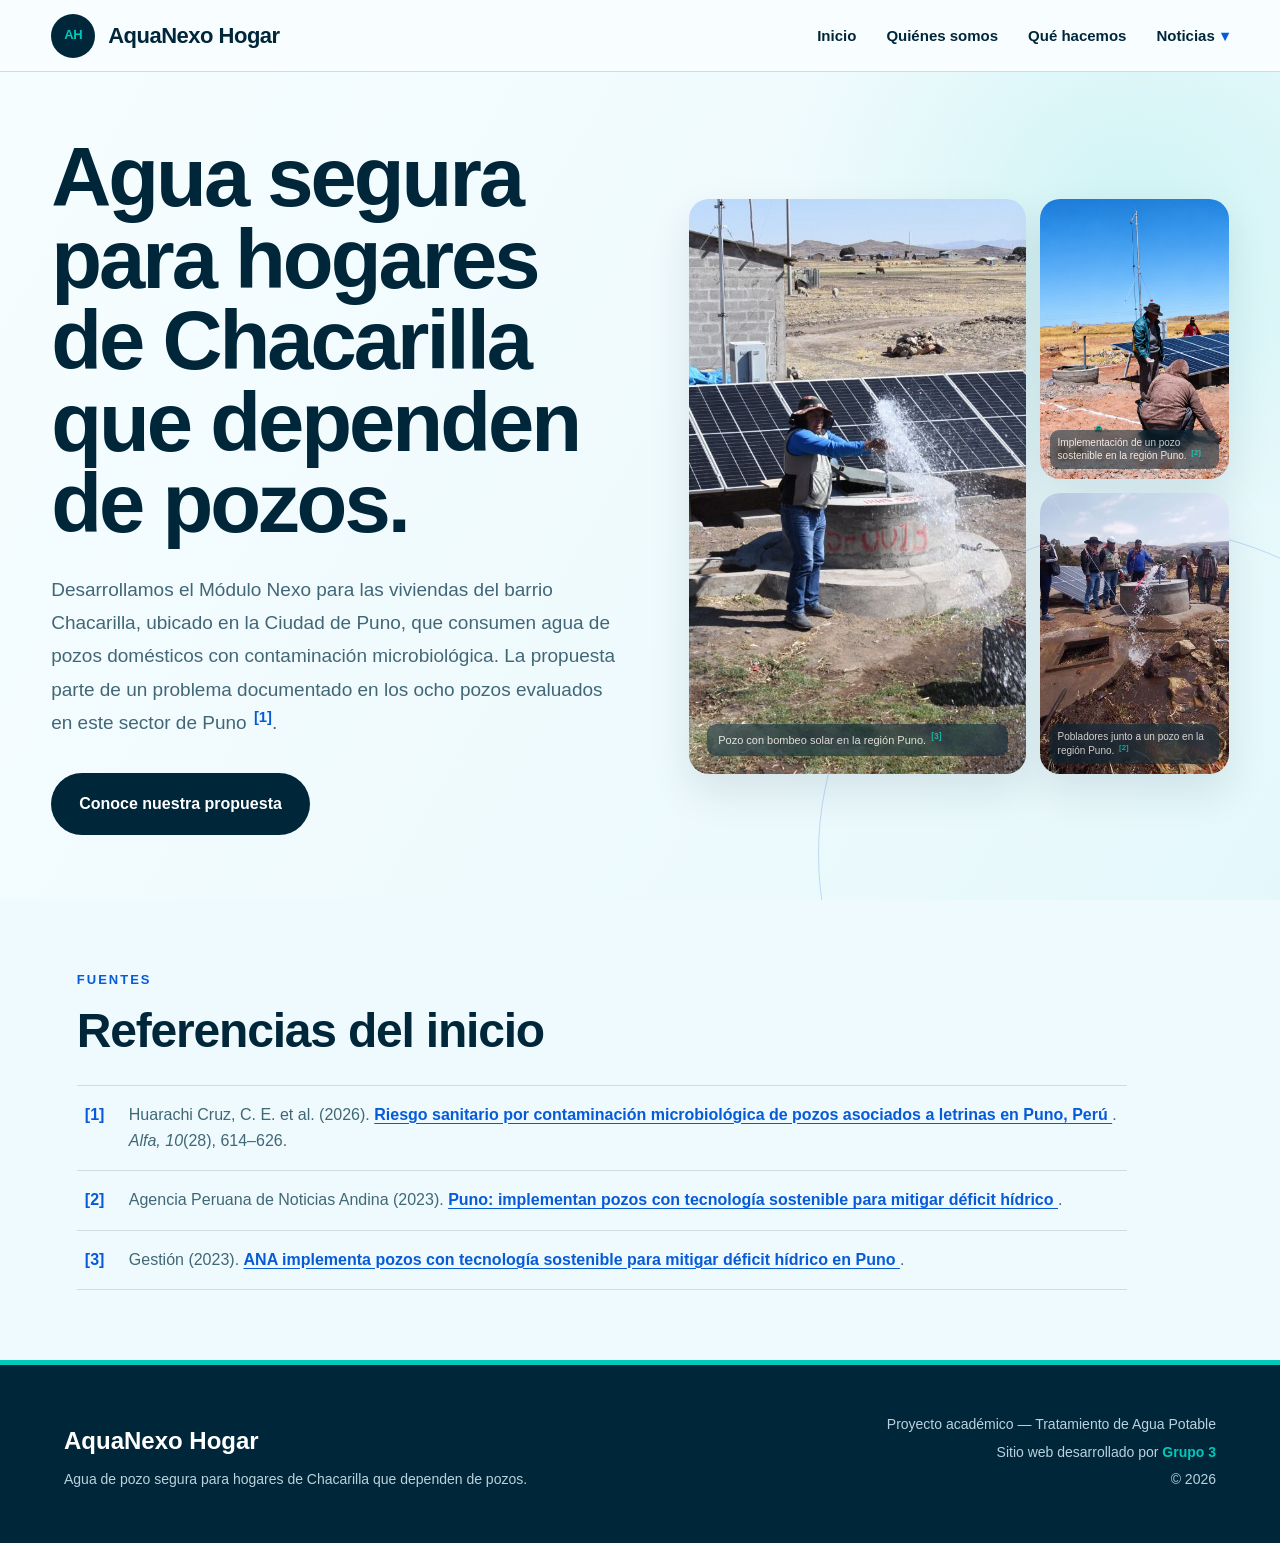
==== index.html @ 65d9b844 "Publicar primera version de AquaNexo" ====
<!DOCTYPE html>
<html lang="es">
<head>
    <meta charset="UTF-8">
    <meta name="viewport" content="width=device-width, initial-scale=1.0">

    <title>AquaNexo Hogar | Agua segura para Chacarilla</title>

    <link rel="stylesheet" href="estilos.css">
</head>

<body>

    <header>
        <h1>AquaNexo Hogar</h1>

        <nav>
            <a href="#inicio">Inicio</a>
            <a href="nosotros.html">Quiénes somos</a>
            <a href="servicios.html">Qué hacemos</a>
            <details class="menu-noticias">
                <summary>Noticias</summary>

                <div class="submenu-noticias">
                    <div class="item-contaminantes">
                        <a class="enlace-contaminantes" href="noticias.html#contaminantes-emergentes">
                            Contaminantes emergentes <span aria-hidden="true">‹</span>
                        </a>

                        <div class="submenu-contaminantes">
                            <a href="noticias.html#que-son">Qué son</a>
                            <a href="noticias.html#desafios">Desafíos</a>
                            <p>Ejemplos</p>
                            <a href="noticias.html#pfas">Sustancias per- y polifluoroalquiladas</a>
                            <a href="noticias.html#benzotriazoles">Benzotriazoles y benzotiazoles</a>
                        </div>
                    </div>
                </div>
            </details>
        </nav>
    </header>

    <main>
        <section id="inicio">

            <div class="texto-inicio">

                
                <h2>
                    Agua segura para hogares de Chacarilla que dependen de pozos.
                </h2>

                <p>
        
                    Desarrollamos el Módulo Nexo para las viviendas del barrio
                    Chacarilla, ubicado en la Ciudad de Puno, que consumen agua de pozos domésticos con contaminación
                    microbiológica. La propuesta parte de un problema documentado en
                    los ocho pozos evaluados en este sector de Puno
                    <a class="cita-numero" href="#ref-index-1">[1]</a>.

                </p>

                <a class="boton-inicio" href="servicios.html#propuesta-vivienda">
                    Conoce nuestra propuesta
                </a>

            </div>
            <div class="collage-inicio"> 
                <figure class="foto-inicio foto-principal">

                    <img
                        src="imagenes/pozo-puno5.jpeg"
                        alt="Pozo con sistema de bombeo solar instalado en la región Puno"
                    >

                    <figcaption>
                        Pozo con bombeo solar en la región Puno.
                        <a class="cita-numero" href="#ref-index-3">[3]</a>
                    </figcaption>

                </figure>


                <figure class="foto-inicio foto-secundaria">

                    <img
                        src="imagenes/pozo-puno1.jpeg"
                        alt="Implementación de un pozo con paneles solares en Puno"
                    >

                    <figcaption>
                        Implementación de un pozo sostenible en la región Puno.
                        <a class="cita-numero" href="#ref-index-2">[2]</a>
                    </figcaption>

                </figure>


                <figure class="foto-inicio foto-secundaria">

                    <img
                        src="imagenes/pozo-puno6.jpg"
                        alt="Pobladores junto a un pozo implementado en Puno"
                    >

                    <figcaption>
                        Pobladores junto a un pozo en la región Puno.
                        <a class="cita-numero" href="#ref-index-2">[2]</a>
                    </figcaption>

                </figure>

            </div>    

        </section>
        
        <section class="fuentes-pagina fuentes-compactas">
            <p class="etiqueta-seccion">FUENTES</p>
            <h2>Referencias del inicio</h2>

            <ol class="lista-fuentes-numerada">
                <li id="ref-index-1">
                    Huarachi Cruz, C. E. et al. (2026).
                    <a href="https://doi.org/10.33996/revistaalfa.v10i28.458"
                       target="_blank" rel="noopener noreferrer">
                        Riesgo sanitario por contaminación microbiológica de pozos
                        asociados a letrinas en Puno, Perú
                    </a>. <i>Alfa, 10</i>(28), 614–626.
                </li>
                <li id="ref-index-2">
                    Agencia Peruana de Noticias Andina (2023).
                    <a href="https://andina.pe/agencia/noticia-puno-implementan-pozos-tecnologia-sostenible-para-mitigar-deficit-hidrico-956018.aspx"
                       target="_blank" rel="noopener noreferrer">
                        Puno: implementan pozos con tecnología sostenible para mitigar déficit hídrico
                    </a>.
                </li>
                <li id="ref-index-3">
                    Gestión (2023).
                    <a href="https://gestion.pe/peru/ana-implementa-pozos-con-tecnologia-sostenible-para-mitigar-deficit-hidrico-en-puno-ministerio-de-desarrollo-agrario-y-riego-noticia/"
                       target="_blank" rel="noopener noreferrer">
                        ANA implementa pozos con tecnología sostenible para mitigar déficit hídrico en Puno
                    </a>.
                </li>
            </ol>
        </section>

    </main>
    <footer>

        <div>
            <h3>AquaNexo Hogar</h3>

            <p>
                Agua de pozo segura para hogares de Chacarilla que dependen de pozos.
            </p>
        </div>

        <div class="credito">
            <p>Proyecto académico — Tratamiento de Agua Potable</p>
            <p>Sitio web desarrollado por <strong>Grupo 3</strong></p>
            <p>© 2026</p>
        </div>

    </footer>
    <script src="script.js"></script>

</body>
</html>
---- estilos.css ----
/* =========================================================
   AQUANEXO HOGAR — IDENTIDAD VISUAL GENERAL
   Paleta inspirada en azul marino, azul eléctrico y turquesa
========================================================= */

:root {
    --azul-oscuro: #00263a;
    --azul: #075bd8;
    --azul-hover: #064bb2;
    --turquesa: #00c9ba;
    --turquesa-suave: #d9fbf7;
    --celeste: #eefafd;
    --celeste-2: #e3f4f8;
    --blanco: #ffffff;
    --texto: #416777;
    --borde: #cfdde3;
    --sombra: 0 18px 42px rgba(0, 38, 58, 0.10);
}

* {
    margin: 0;
    padding: 0;
    box-sizing: border-box;
}

html {
    scroll-behavior: smooth;
}

body {
    min-width: 320px;
    color: var(--azul-oscuro);
    background-color: var(--blanco);
    font-family: Inter, Arial, Helvetica, sans-serif;
    line-height: 1.6;
}

img {
    max-width: 100%;
}

a,
button {
    font: inherit;
}

/* =========================================================
   CABECERA Y NAVEGACIÓN
========================================================= */

header {
    position: sticky;
    top: 0;
    z-index: 100;

    display: flex;
    justify-content: space-between;
    align-items: center;
    gap: 35px;

    min-height: 72px;
    padding: 10px 4%;

    background-color: rgba(248, 253, 255, 0.96);
    border-bottom: 1px solid var(--borde);
    backdrop-filter: blur(10px);
}

header h1 {
    display: flex;
    align-items: center;
    gap: 13px;

    color: var(--azul-oscuro);
    font-size: 22px;
    font-weight: 800;
    letter-spacing: -0.5px;
}

/* Isotipo provisional creado únicamente con CSS */
header h1::before {
    content: "AH";

    display: grid;
    place-items: center;

    width: 44px;
    height: 44px;

    color: var(--turquesa);
    background-color: var(--azul-oscuro);
    border-radius: 50%;

    font-size: 13px;
    font-weight: 900;
}

nav {
    display: flex;
    align-items: center;
    gap: 30px;
}

nav a {
    position: relative;

    color: var(--azul-oscuro);
    text-decoration: none;

    font-size: 15px;
    font-weight: 750;
}

nav a::after {
    content: "";

    position: absolute;
    left: 0;
    bottom: -7px;

    width: 0;
    height: 2px;

    background-color: var(--turquesa);
    transition: width 0.25s ease;
}

nav a:hover {
    color: var(--azul);
}

nav a:hover::after {
    width: 100%;
}

/* =========================================================
   ELEMENTOS COMPARTIDOS
========================================================= */

.etiqueta-inicio,
.etiqueta-seccion {
    margin-bottom: 14px;

    color: var(--azul);

    font-size: 13px;
    font-weight: 850;
    letter-spacing: 2px;
    text-transform: uppercase;
}

button,
.boton-servicios {
    display: inline-block;
    padding: 15px 24px;

    color: var(--blanco);
    background-color: var(--azul-oscuro);
    border: 2px solid var(--azul-oscuro);
    border-radius: 999px;

    font-weight: 800;
    text-decoration: none;
    cursor: pointer;

    box-shadow: 0 10px 24px rgba(0, 38, 58, 0.14);
    transition: transform 0.25s ease, background-color 0.25s ease;
}

button:hover,
.boton-servicios:hover {
    color: var(--blanco);
    background-color: var(--azul);
    border-color: var(--azul);
    transform: translateY(-3px);
}

/* =========================================================
   PÁGINA DE INICIO
========================================================= */

#inicio {
    position: relative;
    isolation: isolate;
    overflow: hidden;

    display: grid;
    grid-template-columns: 1fr 0.95fr;
    align-items: center;
    gap: 70px;

    min-height: calc(100vh - 72px);
    padding: 55px 4%;

    background:
        radial-gradient(circle at 88% 18%, rgba(0, 201, 186, 0.12), transparent 26%),
        linear-gradient(120deg, #f6fdff 0%, var(--celeste) 60%, #e4f8fb 100%);
}

#inicio::after {
    content: "";

    position: absolute;
    z-index: -1;
    right: -190px;
    bottom: -280px;

    width: 650px;
    height: 650px;

    border: 1px solid rgba(7, 91, 216, 0.20);
    border-radius: 50%;
}

.texto-inicio {
    max-width: 650px;
}

#inicio h2 {
    max-width: 690px;
    margin-bottom: 28px;

    color: var(--azul-oscuro);

    font-size: clamp(54px, 6.5vw, 88px);
    font-weight: 900;
    letter-spacing: -3px;
    line-height: 0.98;
}

#inicio .texto-inicio > p:not(.etiqueta-inicio) {
    max-width: 620px;
    margin-bottom: 34px;

    color: var(--texto);

    font-size: 19px;
    line-height: 1.75;
}

/* Collage del inicio */

.collage-inicio {
    height: 575px;

    display: grid;
    grid-template-columns: 1.28fr 0.72fr;
    grid-template-rows: 1fr 1fr;
    gap: 14px;
}

.foto-inicio {
    position: relative;
    margin: 0;
    overflow: hidden;

    background-color: var(--celeste-2);
    border-radius: 20px;
    box-shadow: var(--sombra);
}

.foto-principal {
    grid-row: 1 / 3;
}

.foto-inicio img {
    display: block;
    width: 100%;
    height: 100%;
    object-fit: cover;
    transition: transform 0.45s ease;
}

.foto-inicio:hover img {
    transform: scale(1.04);
}

.foto-inicio figcaption {
    position: absolute;
    left: 18px;
    right: 18px;
    bottom: 18px;

    padding: 8px 11px;

    color: var(--blanco);
    background-color: rgba(0, 38, 58, 0.66);
    border-radius: 9px;
    backdrop-filter: blur(4px);

    font-size: 11px;
    line-height: 1.35;
    opacity: 0.78;
    transition: opacity 0.25s ease;
}

.foto-inicio:hover figcaption {
    opacity: 1;
}

.foto-inicio figcaption a,
.imagen-nosotros figcaption a,
.imagen-servicios figcaption a {
    color: var(--turquesa);
    font-weight: 800;
    text-decoration-thickness: 1px;
    text-underline-offset: 2px;
}

.foto-secundaria figcaption {
    left: 10px;
    right: 10px;
    bottom: 10px;
    padding: 6px 8px;
    font-size: 10px;
    line-height: 1.35;
}

/* =========================================================
   CITAS NUMERADAS Y LISTAS DE FUENTES
========================================================= */

[id^="ref-"] {
    scroll-margin-top: 105px;
}

.cita-numero {
    display: inline-block;
    margin-left: 2px;
    color: var(--azul);
    font-size: 0.78em;
    font-weight: 900;
    line-height: 1;
    text-decoration: none;
    vertical-align: super;
}

.cita-numero:hover {
    color: var(--turquesa);
}

.cita-clara {
    color: var(--turquesa);
}

.cita-tarjeta {
    margin-left: 5px;
}

.fuentes-pagina {
    padding: 70px 6%;
    background-color: var(--celeste);
}

.fuentes-pagina h2 {
    max-width: 760px;
    margin-bottom: 28px;
    color: var(--azul-oscuro);
    font-size: clamp(32px, 4vw, 48px);
    letter-spacing: -1.2px;
    line-height: 1.08;
}

.lista-fuentes-numerada {
    max-width: 1050px;
    margin-left: 24px;
    border-top: 1px solid var(--borde);
}

.lista-fuentes-numerada li {
    padding: 16px 8px;
    color: var(--texto);
    border-bottom: 1px solid var(--borde);
    line-height: 1.65;
}

.lista-fuentes-numerada li::marker {
    color: var(--azul);
    font-weight: 900;
}

.lista-fuentes-numerada a {
    color: var(--azul);
    font-weight: 800;
    text-underline-offset: 3px;
}

@media (max-width: 650px) {
    .fuentes-pagina {
        padding: 58px 6%;
    }
}

/* =========================================================
   PÁGINA: QUIÉNES SOMOS
========================================================= */

.seccion-nosotros {
    display: grid;
    grid-template-columns: 0.88fr 1.12fr;
    align-items: center;
    gap: 70px;

    padding: 90px 5%;
    background-color: var(--blanco);
}

.imagen-nosotros {
    margin: 0;
    overflow: hidden;

    background-color: var(--azul-oscuro);
    border-radius: 22px;
    box-shadow: var(--sombra);
}

.imagen-nosotros img {
    display: block;
    width: 100%;
    height: 555px;
    object-fit: cover;
    object-position: center 38%;
}

.imagen-nosotros figcaption {
    padding: 13px 18px;

    color: #d9edf4;
    background-color: var(--azul-oscuro);

    font-size: 13px;
}

.contenido-nosotros h2 {
    max-width: 720px;
    margin-bottom: 22px;

    color: var(--azul-oscuro);

    font-size: clamp(39px, 4vw, 58px);
    font-weight: 900;
    letter-spacing: -1.8px;
    line-height: 1.06;
}

.presentacion-nosotros {
    margin-bottom: 34px;
    color: var(--texto);
    font-size: 17px;
    line-height: 1.75;
}

.declaracion-marca {
    margin-bottom: 22px;
    padding: 20px 22px;
    color: var(--texto);
    background-color: var(--turquesa-suave);
    border-left: 5px solid var(--turquesa);
    border-radius: 12px;
}

.declaracion-marca strong {
    display: block;
    margin-bottom: 5px;
    color: var(--azul-oscuro);
}

.declaracion-marca p {
    line-height: 1.7;
}

.identidad-grid {
    display: grid;
    grid-template-columns: repeat(2, 1fr);
    gap: 18px;
}

.bloque-identidad {
    padding: 26px;

    background-color: var(--celeste);
    border: 1px solid transparent;
    border-top: 4px solid var(--turquesa);
    border-radius: 14px;

    transition: transform 0.25s ease, border-color 0.25s ease;
}

.bloque-identidad:hover {
    border-color: var(--turquesa);
    transform: translateY(-4px);
}

.bloque-identidad h3 {
    margin-bottom: 10px;
    color: var(--azul-oscuro);
    font-size: 21px;
}

.bloque-identidad p {
    color: var(--texto);
    font-size: 16px;
    line-height: 1.65;
}

.valores {
    margin-top: 28px;
}

.valores h3 {
    margin-bottom: 14px;
    color: var(--azul-oscuro);
}

.lista-valores {
    display: flex;
    flex-wrap: wrap;
    gap: 10px;
}

.lista-valores span {
    padding: 8px 14px;

    color: var(--azul-oscuro);
    background-color: var(--turquesa-suave);
    border-radius: 999px;

    font-size: 13px;
    font-weight: 800;
}


/* =========================================================
   EQUIPO Y ORGANIGRAMA
========================================================= */

.seccion-equipo {
    padding: 90px 4%;
    overflow: hidden;
    background-color: var(--celeste);
}

.seccion-equipo > h2 {
    max-width: 830px;
    margin: 14px 0 18px;

    color: var(--azul-oscuro);

    font-size: clamp(42px, 5vw, 66px);
    font-weight: 900;
    letter-spacing: -2px;
    line-height: 1.04;
}

.introduccion-equipo {
    max-width: 750px;
    margin-bottom: 55px;

    color: var(--texto);
    font-size: 17px;
    line-height: 1.7;
}

.organigrama {
    padding-top: 18px;
}

.persona {
    position: relative;
    min-width: 0;
    padding: 24px 22px;

    background-color: var(--blanco);
    border: 1px solid var(--borde);
    border-radius: 16px;
    box-shadow: 0 14px 30px rgba(0, 38, 58, 0.07);
}

.persona .cargo {
    margin: 0 0 8px;

    color: var(--azul);

    font-size: 13px;
    font-weight: 850;
    letter-spacing: 0.45px;
    line-height: 1.35;
    text-transform: uppercase;
}

.persona h3 {
    margin: 0 0 7px;
    color: var(--azul-oscuro);
    font-size: 19px;
}

.persona .funcion {
    margin: 0;
    color: var(--texto);
    font-size: 13px;
    line-height: 1.55;
}

.ceo {
    width: min(320px, 100%);
    margin: 0 auto 65px;
    border-top: 5px solid var(--turquesa);
}

.ceo::after {
    content: "";

    position: absolute;
    left: 50%;
    bottom: -36px;

    width: 1px;
    height: 36px;
    background-color: #b7ccd4;
}

.equipo-directivo {
    position: relative;

    display: grid;
    grid-template-columns: repeat(5, minmax(0, 1fr));
    gap: 16px;
}

.equipo-directivo::before {
    content: "";

    position: absolute;
    top: -30px;
    left: 10%;
    right: 10%;

    height: 1px;
    background-color: #b7ccd4;
}

.equipo-directivo .persona::before {
    content: "";

    position: absolute;
    top: -30px;
    left: 50%;

    width: 1px;
    height: 30px;
    background-color: #b7ccd4;
}

/* =========================================================
   PÁGINA: QUÉ HACEMOS
========================================================= */

.portada-servicios {
    position: relative;
    overflow: hidden;

    display: grid;
    grid-template-columns: 1fr 0.82fr;
    align-items: center;
    gap: 70px;

    min-height: calc(100vh - 72px);
    padding: 70px 5%;

    background:
        radial-gradient(circle at 90% 15%, rgba(0, 201, 186, 0.12), transparent 27%),
        var(--celeste);
}

.texto-servicios h2 {
    margin-bottom: 24px;

    color: var(--azul-oscuro);

    font-size: clamp(44px, 5vw, 68px);
    font-weight: 900;
    letter-spacing: -2px;
    line-height: 1.02;
}

.texto-servicios > p:not(.etiqueta-seccion) {
    max-width: 650px;
    margin-bottom: 34px;

    color: var(--texto);
    font-size: 18px;
    line-height: 1.75;
}

.imagen-servicios {
    margin: 0;
    overflow: hidden;

    background-color: var(--azul-oscuro);
    border-radius: 24px;
    box-shadow: var(--sombra);
}

.imagen-servicios img {
    display: block;
    width: 100%;
    height: 520px;
    object-fit: cover;
    object-position: center;
}

.imagen-servicios figcaption {
    padding: 13px 18px;
    color: #d9edf4;
    background-color: var(--azul-oscuro);
    font-size: 13px;
}


/* =========================================================
   PIE DE PÁGINA
========================================================= */

footer {
    display: flex;
    justify-content: space-between;
    align-items: flex-end;
    gap: 40px;

    padding: 48px 5%;

    color: var(--blanco);
    background-color: var(--azul-oscuro);
    border-top: 5px solid var(--turquesa);
}

footer h3 {
    margin-bottom: 8px;
    font-size: 24px;
}

footer p {
    margin-bottom: 5px;
    color: #bad2dc;
    font-size: 14px;
}

.credito {
    text-align: right;
}

.credito strong {
    color: var(--turquesa);
}

/* =========================================================
   TABLETAS
========================================================= */

@media (max-width: 1050px) {
    header {
        align-items: flex-start;
    }

    nav {
        flex-wrap: wrap;
        justify-content: flex-end;
        gap: 16px 22px;
    }

    .equipo-directivo {
        grid-template-columns: repeat(2, 1fr);
    }

    .ceo {
        margin-bottom: 25px;
    }

    .ceo::after,
    .equipo-directivo::before,
    .equipo-directivo .persona::before {
        display: none;
    }
}

@media (max-width: 850px) {
    #inicio,
    .seccion-nosotros,
    .portada-servicios {
        grid-template-columns: 1fr;
    }

    #inicio,
    .portada-servicios {
        min-height: auto;
    }

    .collage-inicio {
        height: 560px;
    }

    .imagen-nosotros img,
    .imagen-servicios img {
        height: 440px;
    }

    .tarjetas-caso {
        grid-template-columns: 1fr;
    }
}

/* =========================================================
   CELULARES
========================================================= */

@media (max-width: 650px) {
    header {
        position: static;
        flex-direction: column;
        align-items: flex-start;
        padding: 14px 6%;
    }

    header h1::before {
        width: 39px;
        height: 39px;
    }

    nav {
        justify-content: flex-start;
        gap: 12px 16px;
    }

    nav a {
        font-size: 13px;
    }

    #inicio,
    .seccion-nosotros,
    .portada-servicios,
    .seccion-equipo {
        padding: 65px 6%;
    }

    #inicio h2 {
        font-size: 49px;
        letter-spacing: -2px;
    }

    .collage-inicio {
        height: auto;
        grid-template-columns: 1fr 1fr;
        grid-template-rows: 310px 185px;
    }

    .foto-principal {
        grid-column: 1 / 3;
        grid-row: 1;
    }

    .imagen-nosotros img,
    .imagen-servicios img {
        height: 360px;
    }

    .identidad-grid,
    .equipo-directivo {
        grid-template-columns: 1fr;
    }

    .seccion-equipo > h2,
    .contenido-nosotros h2,
    .texto-servicios h2,
    .encabezado-caso h2 {
        letter-spacing: -1px;
    }

    .dato-arsenico {
        grid-template-columns: 1fr;
        gap: 14px;
    }

    footer {
        flex-direction: column;
        align-items: flex-start;
        padding: 42px 6%;
    }

    .credito {
        text-align: left;
    }
}
/* =========================================================
   FUENTES PRINCIPALES
========================================================= */

.fuentes-principales {
    padding: 90px 6%;
    background-color: var(--celeste);
}

.fuentes-principales h2 {
    max-width: 760px;
    margin-bottom: 45px;

    color: var(--azul-oscuro);

    font-size: clamp(42px, 5vw, 64px);
    font-weight: 900;
    letter-spacing: -2px;
    line-height: 1.05;
}

.lista-fuentes {
    margin-left: 25px;
    border-top: 1px solid var(--borde);
}

.lista-fuentes li {
    padding: 24px 18px 24px 12px;

    color: var(--texto);
    border-bottom: 1px solid var(--borde);

    font-size: 16px;
    line-height: 1.7;
}

.lista-fuentes li::marker {
    color: var(--azul);
    font-weight: bold;
}

.lista-fuentes a {
    color: var(--azul);
    font-weight: 800;
    text-decoration-thickness: 2px;
    text-underline-offset: 3px;
}

.lista-fuentes a:hover {
    color: var(--turquesa);
}


/* Adaptación para celulares */

@media (max-width: 650px) {

    .fuentes-principales {
        padding: 65px 6%;
    }

    .fuentes-principales h2 {
        font-size: 40px;
        letter-spacing: -1px;
    }

    .lista-fuentes {
        margin-left: 20px;
    }

    .lista-fuentes li {
        padding: 20px 8px;
        font-size: 14px;
    }
}
/* Datos numéricos del caso de estudio */

.tarjetas-caso {
    display: grid;
    grid-template-columns: repeat(3, 1fr);
    gap: 24px;
    margin-top: 45px;
}

.tarjeta-caso {
    padding: 32px;
    background-color: var(--blanco);
    border: 1px solid var(--borde);
    border-top: 5px solid var(--turquesa);
    border-radius: 18px;
    box-shadow: var(--sombra);
}

.numero-tarjeta {
    margin-bottom: 8px;
    color: var(--azul);
    font-size: 42px;
    font-weight: 900;
    line-height: 1;
}

.tarjeta-caso h3 {
    margin-bottom: 14px;
    color: var(--azul-oscuro);
    font-size: 19px;
}

.tarjeta-caso p:last-child {
    color: var(--texto);
    line-height: 1.6;
}

.dato-destacado {
    margin-top: 30px;
    padding: 28px 32px;
    color: var(--blanco);
    background-color: var(--azul-oscuro);
    border-left: 7px solid var(--turquesa);
    border-radius: 16px;
}

.dato-destacado strong {
    display: block;
    margin-bottom: 10px;
    color: var(--turquesa);
    font-size: 25px;
}

.dato-destacado p {
    max-width: 900px;
    line-height: 1.7;
}

/* Adaptación para celulares */

@media (max-width: 800px) {
    .tarjetas-caso {
        grid-template-columns: 1fr;
    }

    .numero-tarjeta {
        font-size: 36px;
    }
}
.boton-inicio {
    display: inline-block;
    padding: 18px 28px;
    color: white;
    background-color: var(--azul-oscuro);
    border-radius: 999px;
    font-weight: 800;
    text-decoration: none;
    transition: 0.25s;
}

.boton-inicio:hover {
    background-color: var(--azul);
    transform: translateY(-2px);
}
/* Alineación del organigrama */

.persona {
    text-align: center;
}

.equipo-directivo .persona {
    display: grid;
    grid-template-rows: 72px 58px 1fr;
    align-items: start;
    min-height: 265px;
    padding: 28px 22px;
}

.equipo-directivo .cargo {
    display: flex;
    align-items: center;
    justify-content: center;
    margin: 0;
    text-align: center;
    line-height: 1.3;
}

.equipo-directivo .persona h3 {
    display: flex;
    align-items: center;
    justify-content: center;
    margin: 0;
    text-align: center;
    line-height: 1.25;
}

.equipo-directivo .funcion {
    margin: 0;
    text-align: center;
    line-height: 1.55;
}

/* Tarjeta de la CEO */

.persona.ceo {
    text-align: center;
}

.persona.ceo .cargo,
.persona.ceo h3,
.persona.ceo .funcion {
    text-align: center;
}
/* Presentación del caso Chacarilla */

.caso-estudio {
    padding: 90px 6%;
    background: linear-gradient(135deg, #ffffff, var(--celeste));
}

.encabezado-caso {
    max-width: 900px;
    margin-bottom: 45px;
}

.encabezado-caso h2 {
    margin: 12px 0 22px;
    color: var(--azul-oscuro);
    font-size: clamp(42px, 5vw, 68px);
    line-height: 1;
    letter-spacing: -2px;
}

.encabezado-caso h2 span {
    display: block;
    color: var(--azul);
}

.introduccion-caso {
    color: var(--texto);
    font-size: 19px;
    line-height: 1.7;
}

.resumen-chacarilla {
    display: grid;
    grid-template-columns: 1fr 180px;
    gap: 35px;
    align-items: center;
    padding: 35px;
    background-color: var(--azul-oscuro);
    color: white;
    border-left: 7px solid var(--turquesa);
    border-radius: 20px;
}

.ubicacion-caso {
    margin-bottom: 12px;
    color: var(--turquesa);
    font-weight: 900;
    letter-spacing: 1px;
}

.resumen-chacarilla h3 {
    margin-bottom: 12px;
    font-size: 28px;
}

.resumen-chacarilla p {
    line-height: 1.7;
}

.indicador-pozos {
    text-align: center;
}

.indicador-pozos strong {
    display: block;
    color: var(--turquesa);
    font-size: 58px;
}

.indicador-pozos span {
    font-weight: 800;
}

.explicacion-nmp {
    margin-top: 30px;
    padding: 30px;
    background-color: var(--turquesa-suave);
    border-radius: 18px;
}

.explicacion-nmp h3 {
    margin-bottom: 12px;
    color: var(--azul-oscuro);
    font-size: 24px;
}

.explicacion-nmp p {
    color: var(--texto);
    line-height: 1.7;
}

.criterio-normativo {
    margin-top: 15px;
}

.comparacion {
    display: inline-block;
    margin-top: 18px;
    padding: 8px 12px;
    color: var(--azul-oscuro);
    background-color: var(--turquesa-suave);
    border-radius: 999px;
    font-size: 13px;
    font-weight: 800;
}

@media (max-width: 700px) {
    .resumen-chacarilla {
        grid-template-columns: 1fr;
    }
}
/* Diagnóstico y clientes */

.diagnostico-servicio {
    padding: 85px 6%;
    color: white;
    background-color: var(--azul-oscuro);
}

.etiqueta-clara {
    margin-bottom: 12px;
    color: var(--turquesa);
    font-weight: 900;
    letter-spacing: 2px;
}

.diagnostico-servicio > h2 {
    max-width: 800px;
    margin-bottom: 45px;
    font-size: clamp(38px, 5vw, 62px);
    line-height: 1.05;
}

.etapas-servicio {
    display: grid;
    grid-template-columns: repeat(4, 1fr);
    border: 1px solid rgba(255, 255, 255, 0.2);
}

.etapas-servicio article {
    display: grid;
    grid-template-rows: 55px 100px 1fr;
    padding: 32px;
    border-right: 1px solid rgba(255, 255, 255, 0.2);
}

.etapas-servicio article:last-child {
    border-right: none;
}

.etapas-servicio span {
    color: var(--turquesa);
    font-weight: 900;
}

.etapas-servicio h3 {
    font-size: 22px;
    line-height: 1.35;
}

.etapas-servicio p {
    color: #c8e1eb;
    line-height: 1.7;
}

.clientes-servicio {
    display: flex;
    gap: 28px;
    align-items: center;
    margin-top: 45px;
}

.lista-clientes {
    display: flex;
    flex-wrap: wrap;
    gap: 12px;
}

.lista-clientes span {
    padding: 11px 18px;
    color: white;
    border: 1px solid rgba(255, 255, 255, 0.25);
    border-radius: 999px;
}

@media (max-width: 900px) {
    .etapas-servicio {
        grid-template-columns: 1fr 1fr;
    }

    .etapas-servicio article {
        border-bottom: 1px solid rgba(255, 255, 255, 0.2);
    }
}

@media (max-width: 600px) {
    .etapas-servicio {
        grid-template-columns: 1fr;
    }

    .clientes-servicio {
        align-items: flex-start;
        flex-direction: column;
    }
}

/* =========================================================
   PROPUESTA PARA LA VIVIENDA
========================================================= */

#propuesta-vivienda {
    scroll-margin-top: 105px;
}

.propuesta-vivienda {
    padding: 90px 6%;
    background:
        radial-gradient(circle at 92% 12%, rgba(0, 201, 186, 0.16), transparent 25%),
        linear-gradient(135deg, var(--celeste), #ffffff);
}

.encabezado-propuesta {
    max-width: 930px;
    margin-bottom: 42px;
}

.encabezado-propuesta h2 {
    margin-bottom: 20px;
    color: var(--azul-oscuro);
    font-size: clamp(40px, 5vw, 64px);
    letter-spacing: -2px;
    line-height: 1.04;
}

.encabezado-propuesta > p:not(.etiqueta-seccion) {
    max-width: 850px;
    color: var(--texto);
    font-size: 18px;
    line-height: 1.75;
}

.componentes-propuesta {
    display: grid;
    grid-template-columns: repeat(4, 1fr);
    gap: 18px;
}

.componentes-propuesta article {
    min-height: 275px;
    padding: 28px;
    background-color: var(--blanco);
    border: 1px solid var(--borde);
    border-top: 5px solid var(--turquesa);
    border-radius: 17px;
    box-shadow: 0 12px 28px rgba(0, 38, 58, 0.07);
}

.componentes-propuesta span {
    display: block;
    margin-bottom: 26px;
    color: var(--azul);
    font-weight: 900;
}

.componentes-propuesta h3 {
    margin-bottom: 12px;
    color: var(--azul-oscuro);
    font-size: 21px;
}

.componentes-propuesta p {
    color: var(--texto);
    line-height: 1.7;
}

.alcance-propuesta {
    margin-top: 25px;
    padding: 20px 24px;
    color: var(--blanco);
    background-color: var(--azul-oscuro);
    border-left: 6px solid var(--turquesa);
    border-radius: 13px;
}

.alcance-propuesta strong {
    color: var(--turquesa);
}

@media (max-width: 950px) {
    .componentes-propuesta {
        grid-template-columns: repeat(2, 1fr);
    }
}

@media (max-width: 600px) {
    .propuesta-vivienda {
        padding: 65px 6%;
    }

    .componentes-propuesta {
        grid-template-columns: 1fr;
    }

    .componentes-propuesta article {
        min-height: auto;
    }
}

/* =========================================================
   MENÚ DESPLEGABLE: NOTICIAS
========================================================= */

.menu-noticias {
    position: relative;
}

.menu-noticias summary {
    position: relative;
    color: var(--azul-oscuro);
    font-size: 15px;
    font-weight: 750;
    list-style: none;
    cursor: pointer;
}

.menu-noticias summary::-webkit-details-marker {
    display: none;
}

.menu-noticias summary::after {
    content: "▾";
    display: inline-block;
    margin-left: 6px;
    color: var(--azul);
    transition: transform 0.2s ease;
}

.menu-noticias[open] summary::after {
    transform: rotate(180deg);
}

.menu-noticias summary:hover,
.menu-noticias summary:focus-visible {
    color: var(--azul);
}

.submenu-noticias {
    position: absolute;
    top: calc(100% + 18px);
    right: 0;
    z-index: 200;
    width: 265px;
    padding: 10px;
    background-color: var(--blanco);
    border: 1px solid var(--borde);
    border-radius: 15px;
    box-shadow: var(--sombra);
}

.item-contaminantes {
    position: relative;
}

.submenu-noticias a,
.submenu-contaminantes a {
    display: block;
    padding: 11px 13px;
    border-radius: 9px;
    font-size: 14px;
    line-height: 1.35;
}

.submenu-noticias a::after,
.submenu-contaminantes a::after {
    display: none;
}

.enlace-contaminantes {
    display: flex !important;
    justify-content: space-between;
    align-items: center;
    gap: 15px;
}

.submenu-noticias a:hover,
.submenu-noticias a:focus-visible,
.submenu-contaminantes a:hover,
.submenu-contaminantes a:focus-visible {
    color: var(--azul-oscuro);
    background-color: var(--turquesa-suave);
    outline: none;
}

.submenu-contaminantes {
    visibility: hidden;
    position: absolute;
    top: -10px;
    right: 100%;
    width: 285px;
    padding: 10px;
    opacity: 0;
    background-color: var(--blanco);
    border: 1px solid var(--borde);
    border-radius: 15px;
    box-shadow: var(--sombra);
    transform: translateX(8px);
    transition: opacity 0.2s ease, transform 0.2s ease, visibility 0.2s;
}

.item-contaminantes:hover .submenu-contaminantes,
.item-contaminantes:focus-within .submenu-contaminantes {
    visibility: visible;
    opacity: 1;
    transform: translateX(0);
}

.submenu-contaminantes p {
    margin: 9px 13px 4px;
    color: var(--texto);
    font-size: 11px;
    font-weight: 900;
    letter-spacing: 1.4px;
    text-transform: uppercase;
}

/* =========================================================
   PÁGINA: NOTICIAS Y CONTAMINANTES EMERGENTES
========================================================= */

#contaminantes-emergentes,
#que-son,
#desafios,
#ejemplos,
#pfas,
#benzotriazoles {
    scroll-margin-top: 105px;
}

.portada-noticias {
    display: grid;
    grid-template-columns: 1.3fr 0.7fr;
    align-items: center;
    gap: 65px;
    min-height: 650px;
    padding: 90px 6%;
    background:
        radial-gradient(circle at 90% 15%, rgba(0, 201, 186, 0.16), transparent 28%),
        linear-gradient(135deg, #ffffff, var(--celeste));
}

.portada-noticias h2 {
    max-width: 900px;
    margin-bottom: 25px;
    color: var(--azul-oscuro);
    font-size: clamp(46px, 5.6vw, 76px);
    font-weight: 900;
    letter-spacing: -2.5px;
    line-height: 1;
}

.portada-noticias h2 span {
    display: block;
    color: var(--azul);
}

.portada-noticias > div > p:not(.etiqueta-seccion) {
    max-width: 790px;
    color: var(--texto);
    font-size: 19px;
    line-height: 1.75;
}

.enlaces-portada-noticias {
    display: flex;
    flex-wrap: wrap;
    gap: 12px;
    margin-top: 32px;
}

.enlaces-portada-noticias a {
    padding: 13px 20px;
    color: var(--blanco);
    background-color: var(--azul-oscuro);
    border-radius: 999px;
    font-weight: 800;
    text-decoration: none;
}

.enlaces-portada-noticias a:last-child {
    color: var(--azul-oscuro);
    background-color: transparent;
    border: 1px solid var(--borde);
}

.dato-noticias {
    padding: 34px;
    color: var(--blanco);
    background-color: var(--azul-oscuro);
    border-top: 6px solid var(--turquesa);
    border-radius: 22px;
    box-shadow: var(--sombra);
}

.dato-noticias span {
    display: block;
    margin-bottom: 13px;
    color: var(--turquesa);
    font-size: 12px;
    font-weight: 900;
    letter-spacing: 1.5px;
    text-transform: uppercase;
}

.dato-noticias strong {
    display: block;
    margin-bottom: 14px;
    font-size: 25px;
    line-height: 1.3;
}

.dato-noticias p {
    color: #c8e1eb;
    line-height: 1.7;
}

.portafolio-innovacion {
    padding: 82px 6%;
    background-color: var(--blanco);
}

.portafolio-innovacion > div:first-child {
    max-width: 930px;
    margin-bottom: 38px;
}

.portafolio-innovacion h2 {
    color: var(--azul-oscuro);
    font-size: clamp(38px, 4.5vw, 59px);
    letter-spacing: -1.8px;
    line-height: 1.05;
}

.ruta-portafolio {
    display: grid;
    grid-template-columns: repeat(3, 1fr);
    gap: 20px;
}

.ruta-portafolio article {
    padding: 29px;
    background-color: var(--celeste);
    border: 1px solid var(--borde);
    border-top: 5px solid var(--turquesa);
    border-radius: 17px;
}

.ruta-portafolio span {
    display: block;
    margin-bottom: 22px;
    color: var(--azul);
    font-size: 13px;
    font-weight: 900;
    letter-spacing: 1.3px;
}

.ruta-portafolio h3 {
    margin-bottom: 11px;
    color: var(--azul-oscuro);
    font-size: 21px;
}

.ruta-portafolio p {
    color: var(--texto);
    line-height: 1.7;
}

.seccion-contenido-noticias,
.introduccion-ejemplos,
.ficha-contaminante,
.fuentes-noticias {
    padding: 90px 6%;
}

.seccion-contenido-noticias h2,
.introduccion-ejemplos h2,
.fuentes-noticias h2 {
    max-width: 900px;
    margin-bottom: 35px;
    color: var(--azul-oscuro);
    font-size: clamp(38px, 4.5vw, 60px);
    letter-spacing: -1.8px;
    line-height: 1.05;
}

.texto-dos-columnas {
    display: grid;
    grid-template-columns: 1fr 1fr;
    gap: 45px;
    max-width: 1150px;
}

.texto-dos-columnas p,
.introduccion-ejemplos > p:not(.etiqueta-seccion) {
    color: var(--texto);
    font-size: 18px;
    line-height: 1.8;
}

.seccion-contenido-noticias a,
.nota-evidencia a,
.fuentes-noticias a {
    color: var(--azul);
    font-weight: 800;
    text-underline-offset: 3px;
}

.seccion-desafios {
    padding: 90px 6%;
    color: var(--blanco);
    background-color: var(--azul-oscuro);
}

.seccion-desafios > h2 {
    max-width: 850px;
    margin-bottom: 45px;
    font-size: clamp(38px, 4.5vw, 60px);
    letter-spacing: -1.5px;
    line-height: 1.05;
}

.grid-desafios {
    display: grid;
    grid-template-columns: repeat(4, 1fr);
    border: 1px solid rgba(255, 255, 255, 0.18);
}

.grid-desafios article {
    min-height: 310px;
    padding: 30px;
    border-right: 1px solid rgba(255, 255, 255, 0.18);
}

.grid-desafios article:last-child {
    border-right: none;
}

.grid-desafios span {
    color: var(--turquesa);
    font-weight: 900;
}

.grid-desafios h3 {
    margin: 32px 0 15px;
    font-size: 21px;
    line-height: 1.3;
}

.grid-desafios p {
    color: #c8e1eb;
    line-height: 1.7;
}

.introduccion-ejemplos {
    text-align: center;
    background-color: var(--blanco);
}

.introduccion-ejemplos h2,
.introduccion-ejemplos > p {
    margin-right: auto;
    margin-left: auto;
}

.introduccion-ejemplos > p:not(.etiqueta-seccion) {
    max-width: 850px;
}

.ficha-contaminante {
    border-top: 1px solid var(--borde);
}

.ficha-pfas {
    background: linear-gradient(135deg, var(--celeste), #ffffff);
}

.ficha-benzos {
    background-color: var(--blanco);
}

.cabecera-ficha {
    display: grid;
    grid-template-columns: 90px 1fr;
    gap: 25px;
    align-items: start;
    margin-bottom: 45px;
}

.numero-ficha {
    display: grid;
    place-items: center;
    width: 78px;
    height: 78px;
    color: var(--turquesa);
    background-color: var(--azul-oscuro);
    border-radius: 50%;
    font-size: 30px;
    font-weight: 900;
}

.familia-quimica {
    color: var(--azul);
    font-size: 12px;
    font-weight: 900;
    letter-spacing: 1.8px;
}

.cabecera-ficha h2 {
    max-width: 1000px;
    margin: 7px 0 6px;
    color: var(--azul-oscuro);
    font-size: clamp(37px, 4.4vw, 59px);
    letter-spacing: -1.6px;
    line-height: 1.05;
}

.sigla-ficha {
    color: var(--turquesa);
    font-size: 17px;
    font-weight: 900;
}

.grid-ficha {
    display: grid;
    grid-template-columns: repeat(2, 1fr);
    gap: 22px;
}

.grid-ficha article {
    padding: 30px;
    background-color: var(--blanco);
    border: 1px solid var(--borde);
    border-top: 5px solid var(--turquesa);
    border-radius: 18px;
    box-shadow: 0 12px 28px rgba(0, 38, 58, 0.07);
}

.ficha-benzos .grid-ficha article {
    background-color: var(--celeste);
}

.grid-ficha h3 {
    margin-bottom: 13px;
    color: var(--azul-oscuro);
    font-size: 21px;
}

.grid-ficha p {
    color: var(--texto);
    line-height: 1.75;
}

.nota-evidencia,
.alerta-cloracion {
    margin-top: 25px;
    padding: 24px 28px;
    color: var(--texto);
    background-color: var(--turquesa-suave);
    border-left: 6px solid var(--turquesa);
    border-radius: 14px;
    line-height: 1.7;
}

.alerta-cloracion strong {
    display: block;
    margin-bottom: 8px;
    color: var(--azul-oscuro);
    font-size: 20px;
}

.fuentes-noticias {
    background-color: var(--celeste);
}

.fuentes-noticias ol {
    max-width: 1100px;
    margin-left: 25px;
    border-top: 1px solid var(--borde);
}

.fuentes-noticias li {
    padding: 20px 10px;
    color: var(--texto);
    border-bottom: 1px solid var(--borde);
    line-height: 1.7;
}

@media (max-width: 950px) {
    .portada-noticias {
        grid-template-columns: 1fr;
        min-height: auto;
    }

    .grid-desafios {
        grid-template-columns: repeat(2, 1fr);
    }

    .ruta-portafolio {
        grid-template-columns: 1fr;
    }

    .grid-desafios article:nth-child(2) {
        border-right: none;
    }

    .grid-desafios article:nth-child(-n + 2) {
        border-bottom: 1px solid rgba(255, 255, 255, 0.18);
    }
}

@media (max-width: 850px) {
    .submenu-noticias {
        right: auto;
        left: 0;
    }

    .submenu-contaminantes {
        visibility: visible;
        position: static;
        width: auto;
        margin-top: 5px;
        padding: 5px 0 0 12px;
        opacity: 1;
        border: 0;
        box-shadow: none;
        transform: none;
    }

    .enlace-contaminantes span {
        display: none;
    }

    .texto-dos-columnas,
    .grid-ficha {
        grid-template-columns: 1fr;
    }
}

@media (max-width: 650px) {
    .portada-noticias,
    .portafolio-innovacion,
    .seccion-contenido-noticias,
    .seccion-desafios,
    .introduccion-ejemplos,
    .ficha-contaminante,
    .fuentes-noticias {
        padding: 65px 6%;
    }

    .portada-noticias h2 {
        font-size: 43px;
        letter-spacing: -1.6px;
    }

    .submenu-noticias {
        top: calc(100% + 10px);
        width: min(285px, 88vw);
    }

    .grid-desafios {
        grid-template-columns: 1fr;
    }

    .grid-desafios article {
        min-height: auto;
        border-right: none;
        border-bottom: 1px solid rgba(255, 255, 255, 0.18);
    }

    .grid-desafios article:last-child {
        border-bottom: none;
    }

    .cabecera-ficha {
        grid-template-columns: 1fr;
    }

    .numero-ficha {
        width: 62px;
        height: 62px;
        font-size: 24px;
    }
}

/* Mantiene la numeración [n] después de los estilos particulares de Noticias */
.lista-fuentes-numerada,
.lista-fuentes,
.fuentes-noticias ol {
    margin-left: 0;
    list-style: none;
    counter-reset: referencia;
}

.lista-fuentes-numerada li,
.lista-fuentes li,
.fuentes-noticias li {
    position: relative;
    counter-increment: referencia;
    padding-left: 52px;
}

.lista-fuentes-numerada li::before,
.lista-fuentes li::before,
.fuentes-noticias li::before {
    content: "[" counter(referencia) "]";
    position: absolute;
    left: 8px;
    color: var(--azul);
    font-weight: 900;
}
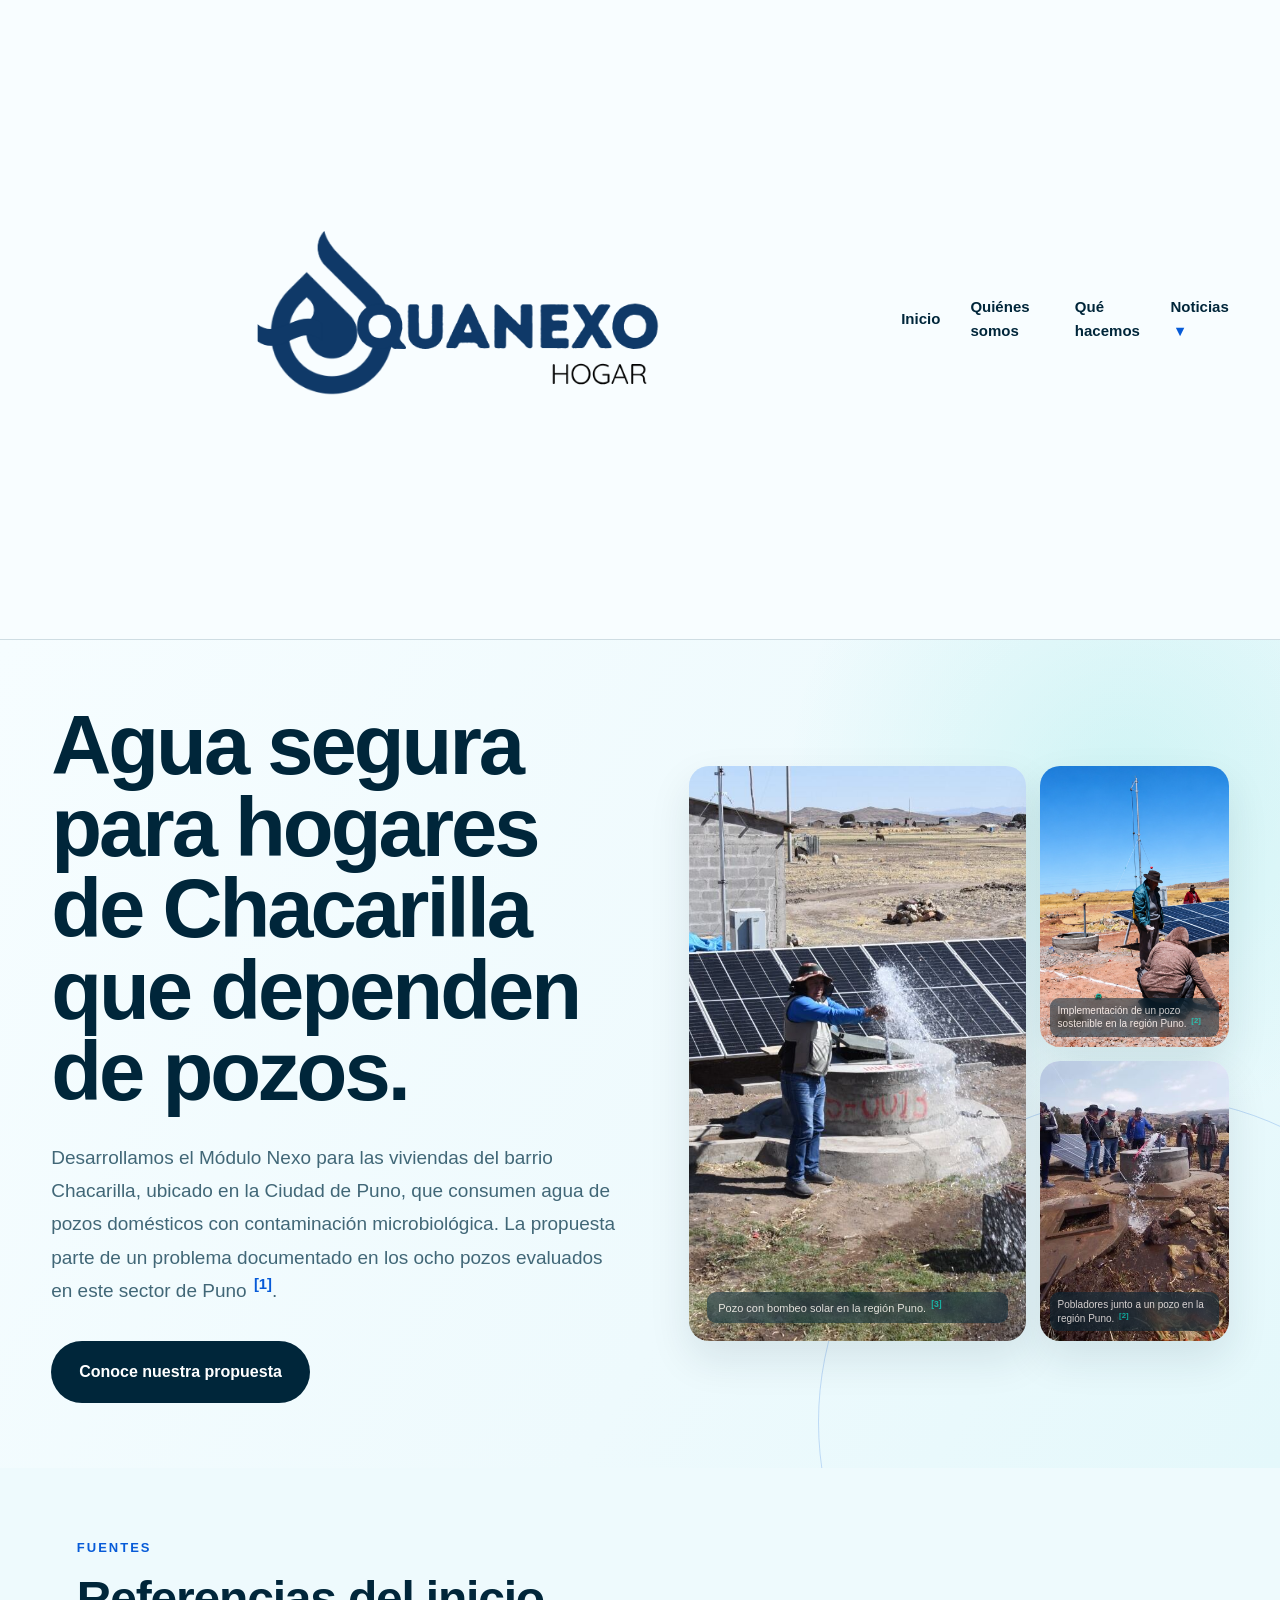
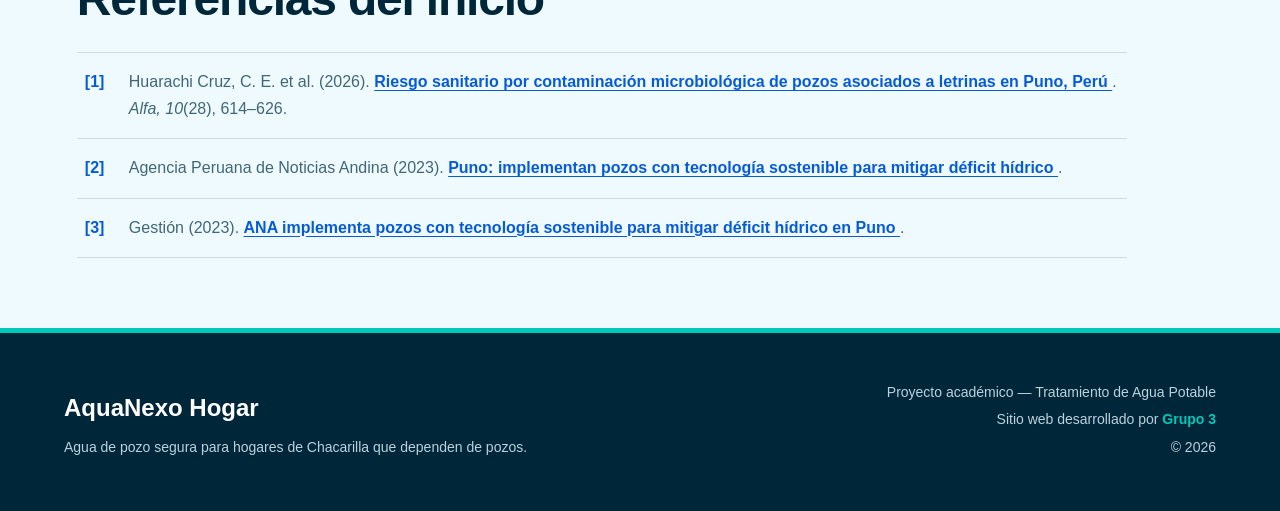
==== commit 8538232c: "Update index.html" ====
--- a/index.html
+++ b/index.html
@@ -12,7 +12,9 @@
 <body>
 
     <header>
-        <h1>AquaNexo Hogar</h1>
+        <a class="marca-logo" href="index.html" aria-label="Ir al inicio de AquaNexo">
+            <img src="imagenes/logo.png" alt="AquaNexo">
+        </a>
 
         <nav>
             <a href="#inicio">Inicio</a>
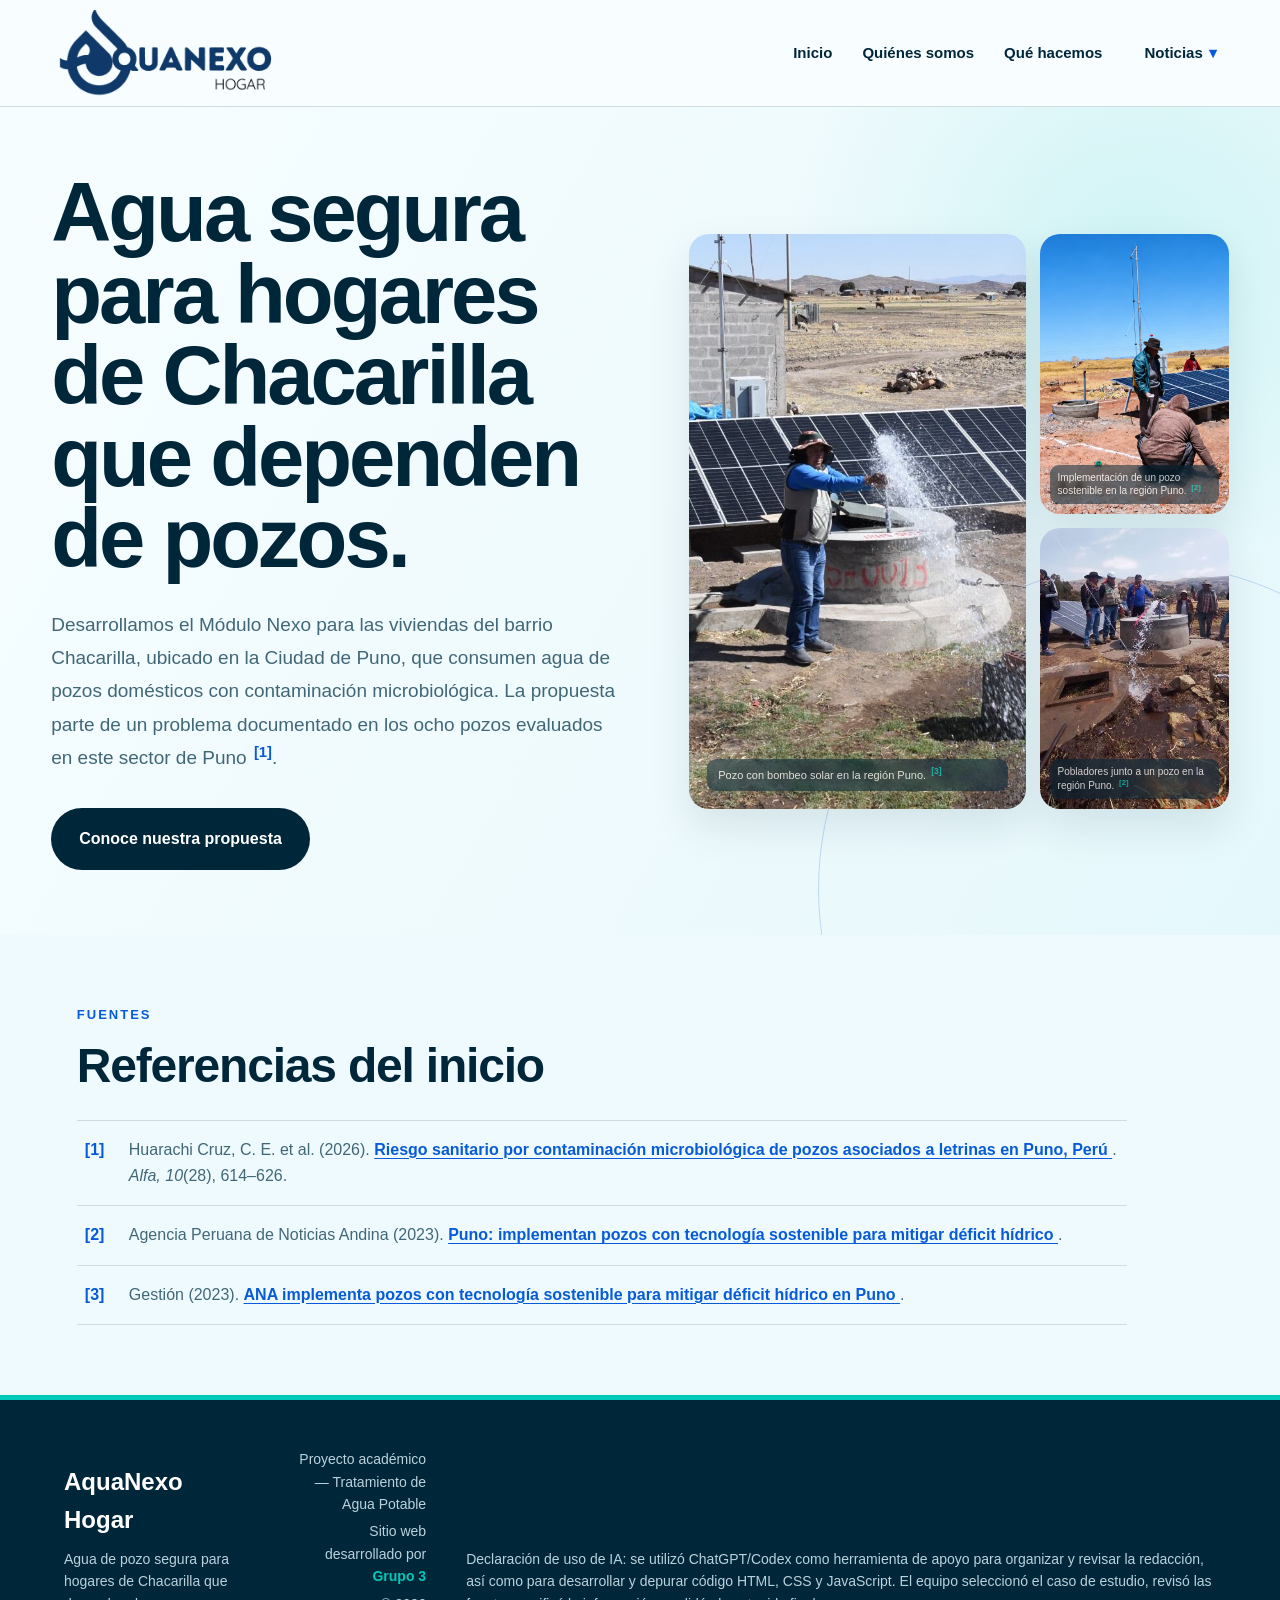
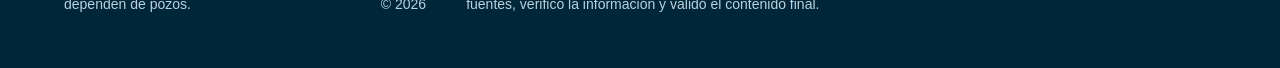
==== commit 22715b72: "Update index.html" ====
--- a/index.html
+++ b/index.html
@@ -162,7 +162,12 @@
             <p>Sitio web desarrollado por <strong>Grupo 3</strong></p>
             <p>© 2026</p>
         </div>
-
+        <p class="declaracion-ia">
+            Declaración de uso de IA: se utilizó ChatGPT/Codex como herramienta de
+            apoyo para organizar y revisar la redacción, así como para desarrollar y
+            depurar código HTML, CSS y JavaScript. El equipo seleccionó el caso de
+            estudio, revisó las fuentes, verificó la información y validó el contenido final.
+        </p>
     </footer>
     <script src="script.js"></script>
 
--- a/estilos.css
+++ b/estilos.css
@@ -78,59 +78,41 @@
 }
 
 /* Isotipo provisional creado únicamente con CSS */
-header h1::before {
-    content: "AH";
-
-    display: grid;
-    place-items: center;
-
-    width: 44px;
-    height: 44px;
-
-    color: var(--turquesa);
-    background-color: var(--azul-oscuro);
-    border-radius: 50%;
-
-    font-size: 13px;
-    font-weight: 900;
-}
-
-nav {
-    display: flex;
-    align-items: center;
-    gap: 30px;
-}
-
-nav a {
+/* Logo oficial AquaNexo */
+
+header .marca-logo {
     position: relative;
-
-    color: var(--azul-oscuro);
-    text-decoration: none;
-
-    font-size: 15px;
-    font-weight: 750;
-}
-
-nav a::after {
-    content: "";
-
+    overflow: hidden;
+
+    display: block;
+    flex: 0 0 230px;
+
+    width: 230px;
+    height: 86px;
+}
+
+header .marca-logo img {
     position: absolute;
-    left: 0;
-    bottom: -7px;
-
-    width: 0;
-    height: 2px;
-
-    background-color: var(--turquesa);
-    transition: width 0.25s ease;
-}
-
-nav a:hover {
-    color: var(--azul);
-}
-
-nav a:hover::after {
-    width: 100%;
+    top: 50%;
+    left: 50%;
+
+    width: 430px !important;
+    max-width: none !important;
+    height: auto !important;
+
+    transform: translate(-50%, -50%);
+}
+
+@media (max-width: 650px) {
+    header .marca-logo {
+        flex-basis: 190px;
+        width: 190px;
+        height: 72px;
+    }
+
+    header .marca-logo img {
+        width: 355px !important;
+    }
 }
 
 /* =========================================================
@@ -1536,6 +1518,10 @@
     scroll-margin-top: 105px;
 }
 
+#tecnicas-remocion {
+    scroll-margin-top: 105px;
+}
+
 .portada-noticias {
     display: grid;
     grid-template-columns: 1.3fr 0.7fr;
@@ -2017,3 +2003,701 @@
     color: var(--azul);
     font-weight: 900;
 }
+/* =========================================================
+   ORGANIGRAMA CON FOTOGRAFÍAS
+========================================================= */
+
+.organigrama-fotos {
+    max-width: 1200px;
+    margin: 0 auto;
+    padding-top: 20px;
+}
+
+.organigrama-fotos .persona {
+    color: white;
+    background-color: var(--azul-oscuro);
+    border: 1px solid #003f62;
+    border-top: 5px solid var(--turquesa);
+    border-radius: 18px;
+    box-shadow: 0 16px 35px rgba(0, 38, 58, 0.15);
+}
+
+.organigrama-fotos .foto-equipo {
+    width: 112px;
+    height: 112px;
+    flex-shrink: 0;
+    object-fit: cover;
+    object-position: center;
+    border: 4px solid var(--turquesa);
+    border-radius: 50%;
+}
+
+.organigrama-fotos .ceo {
+    display: grid;
+    grid-template-columns: 112px 1fr;
+    gap: 22px;
+    align-items: center;
+
+    width: min(400px, 100%);
+    min-height: 165px;
+    margin: 0 auto 65px;
+    padding: 24px;
+
+    text-align: left;
+}
+
+.organigrama-fotos .ceo h3,
+.organigrama-fotos .ceo .cargo,
+.organigrama-fotos .ceo .funcion {
+    margin: 0;
+    color: white;
+    text-align: left;
+}
+
+.organigrama-fotos .ceo h3 {
+    margin-bottom: 5px;
+    font-size: 25px;
+}
+
+.organigrama-fotos .ceo .cargo {
+    margin-bottom: 8px;
+    color: var(--turquesa);
+    font-size: 14px;
+}
+
+.organigrama-fotos .equipo-directivo {
+    display: grid;
+    grid-template-columns: repeat(5, minmax(0, 1fr));
+    gap: 16px;
+}
+
+.organigrama-fotos .equipo-directivo .persona {
+    display: flex;
+    flex-direction: column;
+    align-items: center;
+
+    min-height: 330px;
+    padding: 22px 14px;
+
+    text-align: center;
+}
+
+.organigrama-fotos .equipo-directivo h3 {
+    display: block;
+    min-height: 48px;
+    margin: 17px 0 5px;
+
+    color: white;
+    font-size: 17px;
+    line-height: 1.3;
+}
+
+.organigrama-fotos .equipo-directivo .cargo {
+    display: block;
+    min-height: 54px;
+    margin: 0 0 10px;
+
+    color: var(--turquesa);
+    font-size: 12px;
+    line-height: 1.35;
+}
+
+.organigrama-fotos .equipo-directivo .funcion {
+    margin: 0;
+    color: #d2e5ed;
+    font-size: 12px;
+    line-height: 1.5;
+}
+
+@media (max-width: 1050px) {
+    .organigrama-fotos .equipo-directivo {
+        grid-template-columns: repeat(2, 1fr);
+    }
+
+    .organigrama-fotos .ceo::after,
+    .organigrama-fotos .equipo-directivo::before,
+    .organigrama-fotos .equipo-directivo .persona::before {
+        display: none;
+    }
+}
+
+@media (max-width: 650px) {
+    .organigrama-fotos .ceo {
+        grid-template-columns: 1fr;
+        justify-items: center;
+        text-align: center;
+    }
+
+    .organigrama-fotos .ceo h3,
+    .organigrama-fotos .ceo .cargo,
+    .organigrama-fotos .ceo .funcion {
+        text-align: center;
+    }
+
+    .organigrama-fotos .equipo-directivo {
+        grid-template-columns: 1fr;
+    }
+}
+/* =========================================================
+   ORGANIGRAMA CON FOTOGRAFÍAS
+========================================================= */
+
+.organigrama-fotos {
+    max-width: 1200px;
+    margin: 0 auto;
+    padding-top: 20px;
+}
+
+.organigrama-fotos .persona {
+    color: white;
+    background-color: var(--azul-oscuro);
+    border: 1px solid #003f62;
+    border-top: 5px solid var(--turquesa);
+    border-radius: 18px;
+    box-shadow: 0 16px 35px rgba(0, 38, 58, 0.15);
+}
+
+.organigrama-fotos .foto-equipo {
+    width: 112px;
+    height: 112px;
+    flex-shrink: 0;
+    object-fit: cover;
+    object-position: center;
+    border: 4px solid var(--turquesa);
+    border-radius: 50%;
+}
+
+.organigrama-fotos .ceo {
+    display: grid;
+    grid-template-columns: 112px 1fr;
+    gap: 22px;
+    align-items: center;
+
+    width: min(400px, 100%);
+    min-height: 165px;
+    margin: 0 auto 65px;
+    padding: 24px;
+
+    text-align: left;
+}
+
+.organigrama-fotos .ceo h3,
+.organigrama-fotos .ceo .cargo,
+.organigrama-fotos .ceo .funcion {
+    margin: 0;
+    color: white;
+    text-align: left;
+}
+
+.organigrama-fotos .ceo h3 {
+    margin-bottom: 5px;
+    font-size: 25px;
+}
+
+.organigrama-fotos .ceo .cargo {
+    margin-bottom: 8px;
+    color: var(--turquesa);
+    font-size: 14px;
+}
+
+.organigrama-fotos .equipo-directivo {
+    display: grid;
+    grid-template-columns: repeat(5, minmax(0, 1fr));
+    gap: 16px;
+}
+
+.organigrama-fotos .equipo-directivo .persona {
+    display: flex;
+    flex-direction: column;
+    align-items: center;
+
+    min-height: 330px;
+    padding: 22px 14px;
+
+    text-align: center;
+}
+
+.organigrama-fotos .equipo-directivo h3 {
+    display: block;
+    min-height: 48px;
+    margin: 17px 0 5px;
+
+    color: white;
+    font-size: 17px;
+    line-height: 1.3;
+}
+
+.organigrama-fotos .equipo-directivo .cargo {
+    display: block;
+    min-height: 54px;
+    margin: 0 0 10px;
+
+    color: var(--turquesa);
+    font-size: 12px;
+    line-height: 1.35;
+}
+
+.organigrama-fotos .equipo-directivo .funcion {
+    margin: 0;
+    color: #d2e5ed;
+    font-size: 12px;
+    line-height: 1.5;
+}
+
+@media (max-width: 1050px) {
+    .organigrama-fotos .equipo-directivo {
+        grid-template-columns: repeat(2, 1fr);
+    }
+
+    .organigrama-fotos .ceo::after,
+    .organigrama-fotos .equipo-directivo::before,
+    .organigrama-fotos .equipo-directivo .persona::before {
+        display: none;
+    }
+}
+
+@media (max-width: 650px) {
+    .organigrama-fotos .ceo {
+        grid-template-columns: 1fr;
+        justify-items: center;
+        text-align: center;
+    }
+
+    .organigrama-fotos .ceo h3,
+    .organigrama-fotos .ceo .cargo,
+    .organigrama-fotos .ceo .funcion {
+        text-align: center;
+    }
+
+    .organigrama-fotos .equipo-directivo {
+        grid-template-columns: 1fr;
+    }
+}
+/* =========================================================
+   RESTAURAR MENÚ DE LA CABECERA
+========================================================= */
+
+header nav {
+    display: flex;
+    align-items: center;
+    justify-content: flex-end;
+    flex-wrap: nowrap;
+    gap: 30px;
+}
+
+header nav > a {
+    position: relative;
+
+    color: var(--azul-oscuro) !important;
+    text-decoration: none !important;
+
+    font-size: 15px;
+    font-weight: 750;
+    white-space: nowrap;
+}
+
+header nav > a::after {
+    content: "";
+
+    position: absolute;
+    bottom: -7px;
+    left: 0;
+
+    width: 0;
+    height: 2px;
+
+    background-color: var(--turquesa);
+    transition: width 0.25s ease;
+}
+
+header nav > a:hover {
+    color: var(--azul) !important;
+}
+
+header nav > a:hover::after {
+    width: 100%;
+}
+
+header .menu-noticias {
+    flex: 0 0 auto;
+}
+
+header .menu-noticias summary {
+    color: var(--azul-oscuro);
+    font-size: 15px;
+    font-weight: 750;
+    white-space: nowrap;
+}
+
+@media (max-width: 650px) {
+    header nav {
+        justify-content: flex-start;
+        flex-wrap: wrap;
+        gap: 12px 16px;
+    }
+
+    header nav > a,
+    header .menu-noticias summary {
+        font-size: 13px;
+    }
+}
+
+/* =========================================================
+   NOTICIAS: TÉCNICAS DE REMOCIÓN Y PORTAFOLIO FUTURO
+========================================================= */
+
+.tecnicas-remocion {
+    padding: 90px 6%;
+    background:
+        radial-gradient(circle at 92% 8%, rgba(0, 201, 186, 0.13), transparent 25%),
+        var(--celeste);
+}
+
+.encabezado-tecnicas {
+    max-width: 980px;
+    margin-bottom: 42px;
+}
+
+.encabezado-tecnicas h2 {
+    margin-bottom: 22px;
+    color: var(--azul-oscuro);
+    font-size: clamp(38px, 4.5vw, 60px);
+    letter-spacing: -1.8px;
+    line-height: 1.05;
+}
+
+.encabezado-tecnicas > p:not(.etiqueta-seccion) {
+    padding: 22px 25px;
+    color: var(--texto);
+    background-color: var(--blanco);
+    border-left: 6px solid var(--turquesa);
+    border-radius: 14px;
+    font-size: 17px;
+    line-height: 1.75;
+}
+
+.encabezado-tecnicas strong {
+    color: var(--azul-oscuro);
+}
+
+.grid-tecnicas {
+    display: grid;
+    grid-template-columns: repeat(2, minmax(0, 1fr));
+    gap: 24px;
+}
+
+.tecnica-futura {
+    display: flex;
+    flex-direction: column;
+    gap: 20px;
+    padding: 32px;
+    background-color: var(--blanco);
+    border: 1px solid var(--borde);
+    border-top: 6px solid var(--turquesa);
+    border-radius: 20px;
+    box-shadow: 0 15px 36px rgba(0, 38, 58, 0.09);
+}
+
+.tecnica-etiqueta {
+    align-self: flex-start;
+    padding: 7px 12px;
+    color: var(--azul-oscuro);
+    background-color: var(--turquesa-suave);
+    border-radius: 999px;
+    font-size: 12px;
+    font-weight: 900;
+    letter-spacing: 1.2px;
+}
+
+.tecnica-futura h3 {
+    color: var(--azul-oscuro);
+    font-size: 26px;
+    line-height: 1.25;
+}
+
+.tecnica-futura > p {
+    color: var(--texto);
+    line-height: 1.75;
+}
+
+.flujo-tecnica {
+    display: flex;
+    align-items: center;
+    flex-wrap: wrap;
+    gap: 8px;
+    padding: 16px;
+    background-color: var(--azul-oscuro);
+    border-radius: 13px;
+}
+
+.flujo-tecnica span {
+    padding: 7px 10px;
+    color: var(--blanco);
+    background-color: rgba(255, 255, 255, 0.1);
+    border: 1px solid rgba(255, 255, 255, 0.18);
+    border-radius: 8px;
+    font-size: 12px;
+    font-weight: 800;
+}
+
+.flujo-tecnica b {
+    color: var(--turquesa);
+}
+
+.dato-tecnica {
+    display: grid;
+    grid-template-columns: 110px 1fr;
+    gap: 16px;
+    align-items: center;
+    padding: 18px;
+    background-color: var(--turquesa-suave);
+    border-radius: 13px;
+}
+
+.dato-tecnica strong {
+    color: var(--azul);
+    font-size: 26px;
+    line-height: 1;
+}
+
+.dato-tecnica span {
+    color: var(--texto);
+    font-size: 13px;
+    line-height: 1.5;
+}
+
+.lista-eficiencias {
+    display: grid;
+    grid-template-columns: repeat(2, minmax(0, 1fr));
+    gap: 10px;
+}
+
+.lista-eficiencias span {
+    padding: 12px;
+    color: var(--texto);
+    background-color: var(--celeste);
+    border: 1px solid var(--borde);
+    border-radius: 11px;
+    font-size: 13px;
+}
+
+.lista-eficiencias span:last-child {
+    grid-column: 1 / -1;
+}
+
+.lista-eficiencias strong {
+    display: block;
+    margin-bottom: 3px;
+    color: var(--azul);
+    font-size: 19px;
+}
+
+.tecnica-futura .nota-tecnica {
+    margin-top: auto;
+    padding: 17px;
+    color: var(--texto);
+    background-color: #f4f8fa;
+    border-left: 4px solid var(--azul);
+    border-radius: 10px;
+    font-size: 13px;
+    line-height: 1.65;
+}
+
+.tecnica-futura .cita-numero,
+.encabezado-tecnicas .cita-numero {
+    color: var(--azul);
+    font-weight: 900;
+}
+
+@media (max-width: 950px) {
+    .grid-tecnicas {
+        grid-template-columns: 1fr;
+    }
+}
+
+@media (max-width: 650px) {
+    .tecnicas-remocion {
+        padding: 65px 6%;
+    }
+
+    .tecnica-futura {
+        padding: 24px;
+    }
+
+    .dato-tecnica,
+    .lista-eficiencias {
+        grid-template-columns: 1fr;
+    }
+
+    .lista-eficiencias span:last-child {
+        grid-column: auto;
+    }
+}
+
+/* =========================================================
+   CORRECCIÓN FINAL DEL MENÚ DE NOTICIAS
+========================================================= */
+
+header .menu-noticias summary {
+    display: flex;
+    align-items: center;
+    min-height: 42px;
+    padding: 9px 12px;
+    border-radius: 10px;
+    transition: color 0.2s ease, background-color 0.2s ease;
+}
+
+header .menu-noticias summary:hover,
+header .menu-noticias summary:focus-visible,
+header .menu-noticias[open] summary {
+    color: var(--azul);
+    background-color: var(--turquesa-suave);
+    outline: none;
+}
+
+header .submenu-noticias {
+    overflow: visible;
+    width: 300px;
+    padding: 10px;
+}
+
+header .submenu-noticias a,
+header .submenu-contaminantes a {
+    color: var(--azul-oscuro) !important;
+    background-color: transparent;
+    border: 0;
+    text-decoration: none !important;
+    font-weight: 750;
+    transition: color 0.2s ease, background-color 0.2s ease,
+                transform 0.2s ease;
+}
+
+header .submenu-noticias a:visited,
+header .submenu-contaminantes a:visited {
+    color: var(--azul-oscuro) !important;
+}
+
+header .submenu-noticias a:hover,
+header .submenu-noticias a:focus-visible,
+header .submenu-contaminantes a:hover,
+header .submenu-contaminantes a:focus-visible {
+    color: var(--azul) !important;
+    background-color: var(--turquesa-suave);
+    outline: none;
+    transform: translateX(2px);
+}
+
+header .enlace-contaminantes {
+    color: var(--azul-oscuro) !important;
+    background-color: var(--celeste) !important;
+    border: 1px solid var(--borde) !important;
+}
+
+header .submenu-contaminantes {
+    overflow-y: auto;
+    max-height: min(440px, calc(100vh - 125px));
+}
+
+@media (max-width: 1000px) {
+    header .submenu-noticias {
+        top: calc(100% + 10px);
+        right: 0;
+        left: auto;
+        overflow-y: auto;
+        width: min(350px, calc(100vw - 24px));
+        max-height: calc(100dvh - 115px);
+        overscroll-behavior: contain;
+    }
+
+    header .submenu-contaminantes {
+        visibility: visible;
+        position: static;
+        overflow: visible;
+        width: 100%;
+        max-height: none;
+        margin-top: 7px;
+        padding: 6px 0 0 8px;
+        opacity: 1;
+        background-color: transparent;
+        border: 0;
+        border-left: 2px solid var(--turquesa);
+        border-radius: 0;
+        box-shadow: none;
+        transform: none;
+    }
+
+    header .submenu-contaminantes p {
+        margin-top: 7px;
+    }
+
+    header .enlace-contaminantes span {
+        display: none;
+    }
+}
+
+@media (max-width: 650px) {
+    header {
+        flex-direction: column;
+        align-items: stretch;
+        gap: 2px;
+        padding: 7px 12px 10px;
+    }
+
+    header .marca-logo {
+        align-self: center;
+        flex-basis: auto;
+        width: 165px;
+        height: 56px;
+    }
+
+    header .marca-logo img {
+        width: 310px !important;
+    }
+
+    header nav {
+        display: grid;
+        grid-template-columns: repeat(2, minmax(0, 1fr));
+        gap: 7px;
+        width: 100%;
+    }
+
+    header nav > a,
+    header .menu-noticias summary {
+        display: flex;
+        align-items: center;
+        justify-content: center;
+        min-height: 39px;
+        padding: 7px 9px;
+        background-color: var(--blanco);
+        border: 1px solid var(--borde);
+        border-radius: 10px;
+        font-size: 13px;
+        text-align: center;
+    }
+
+    header nav > a::after {
+        display: none;
+    }
+
+    header .menu-noticias {
+        position: relative;
+        width: 100%;
+    }
+
+    header .submenu-noticias {
+        top: calc(100% + 8px);
+        right: 0;
+        left: auto;
+        width: min(350px, calc(200vw - 31px));
+        max-width: calc(100vw - 24px);
+        max-height: calc(100dvh - 155px);
+        padding: 9px;
+        border-radius: 14px;
+    }
+
+    header .submenu-noticias a,
+    header .submenu-contaminantes a {
+        padding: 10px 11px;
+        font-size: 13px;
+    }
+}
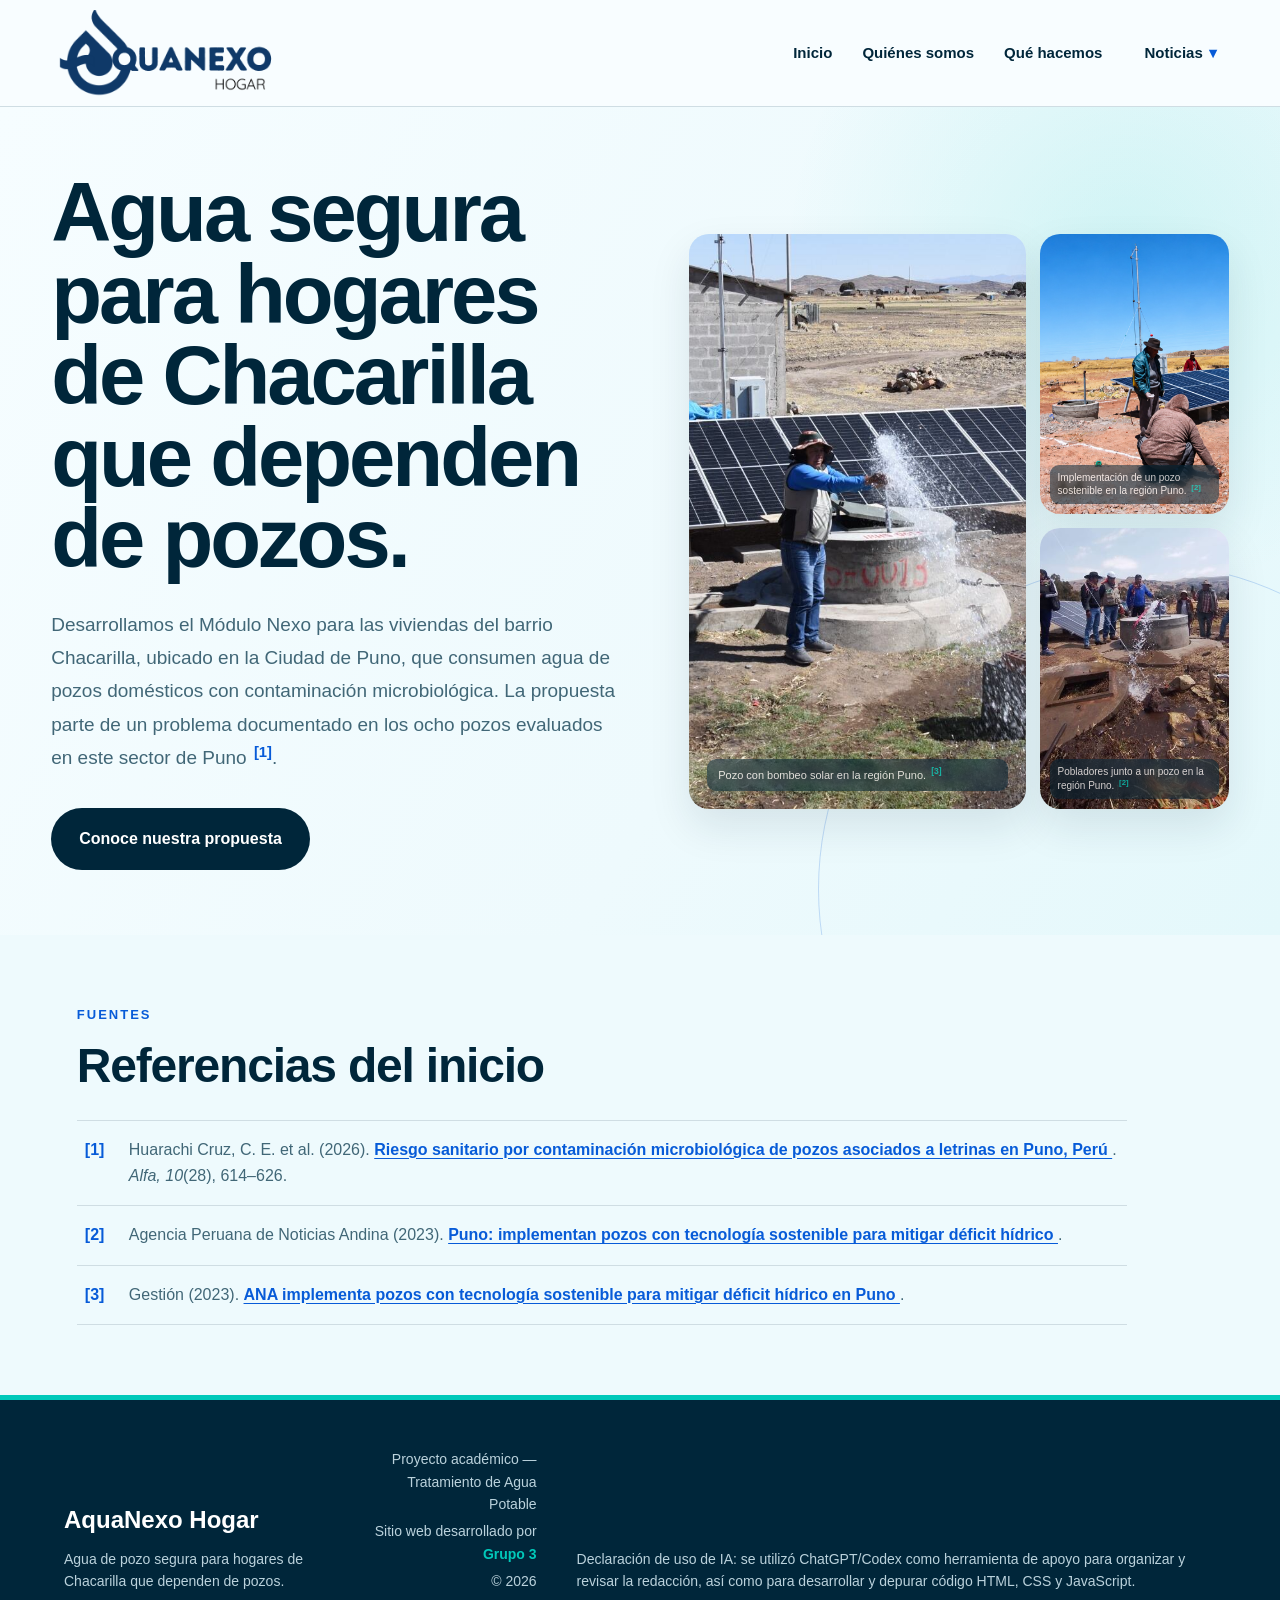
==== commit 8930a429: "Update index.html" ====
--- a/index.html
+++ b/index.html
@@ -165,8 +165,7 @@
         <p class="declaracion-ia">
             Declaración de uso de IA: se utilizó ChatGPT/Codex como herramienta de
             apoyo para organizar y revisar la redacción, así como para desarrollar y
-            depurar código HTML, CSS y JavaScript. El equipo seleccionó el caso de
-            estudio, revisó las fuentes, verificó la información y validó el contenido final.
+            depurar código HTML, CSS y JavaScript.
         </p>
     </footer>
     <script src="script.js"></script>
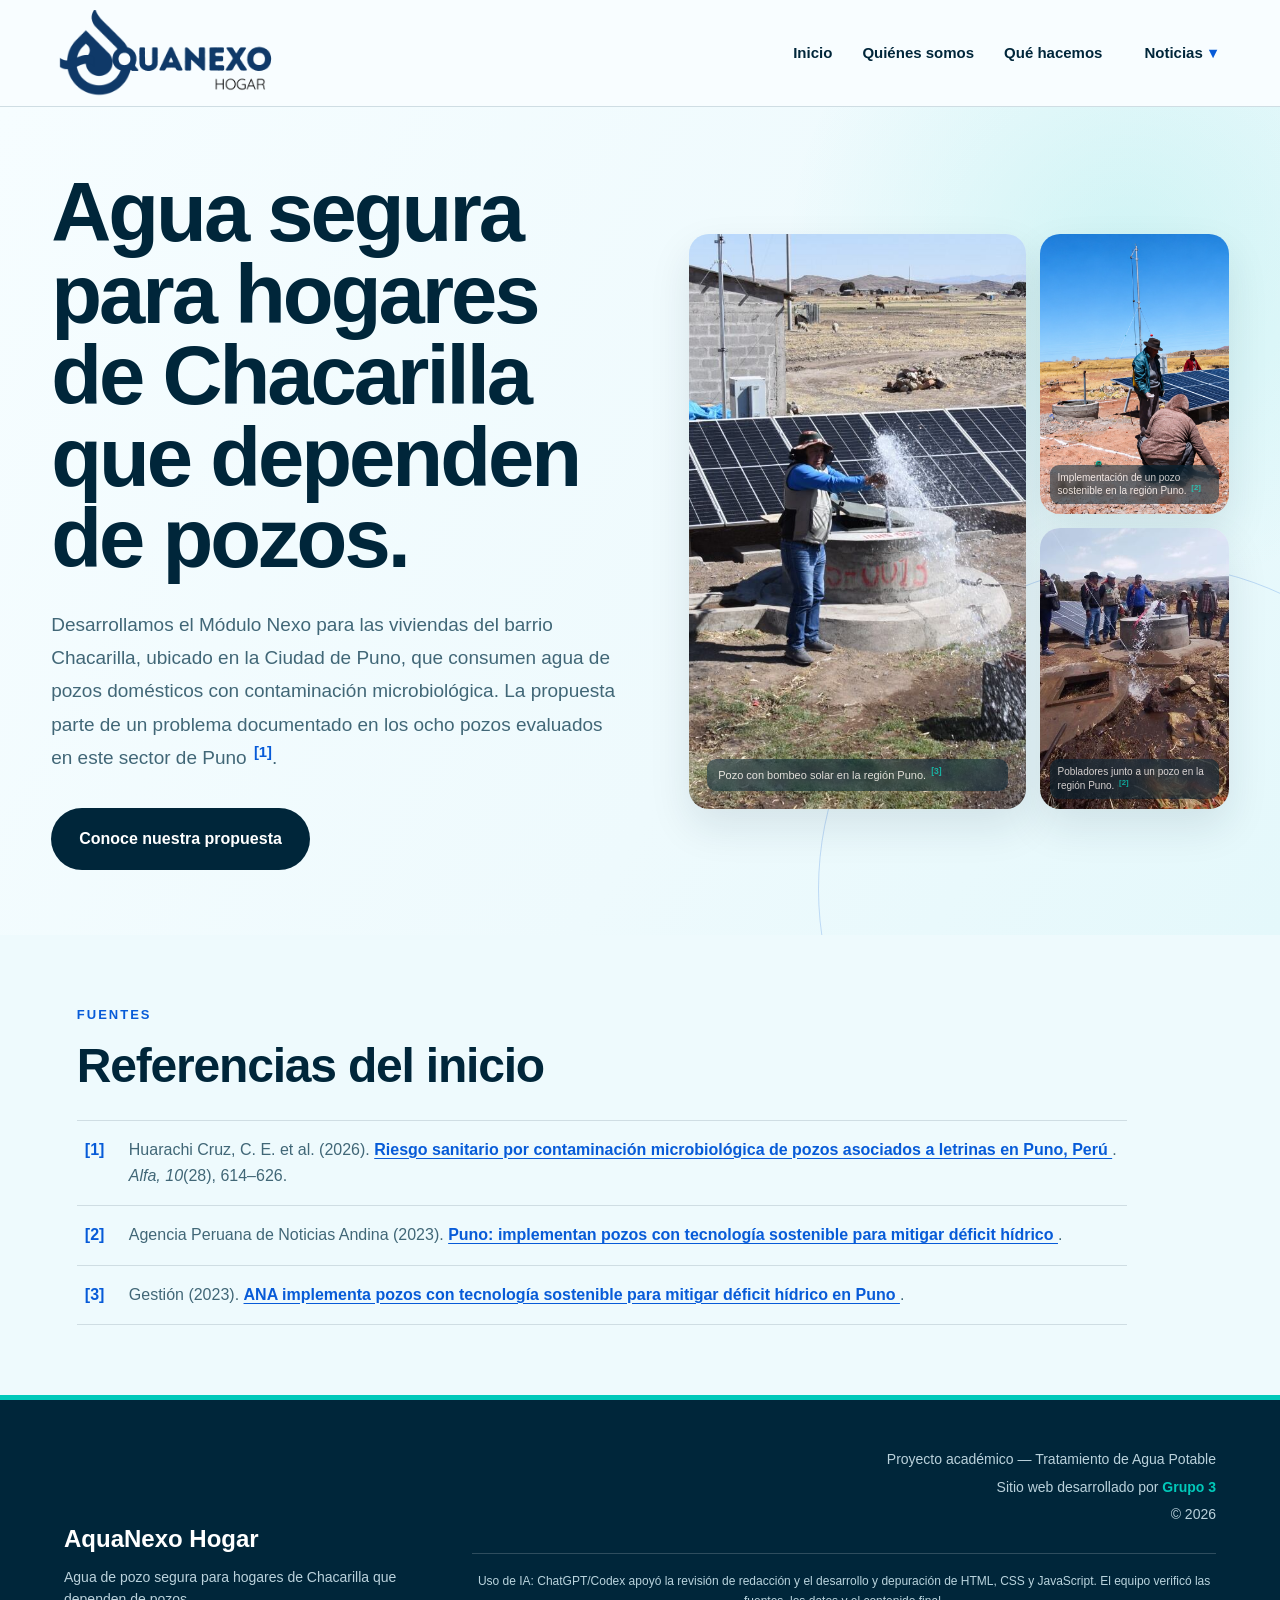
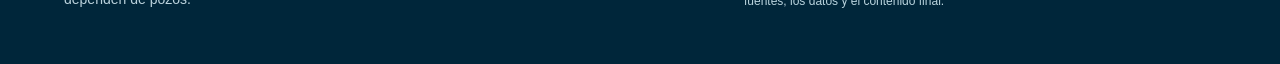
==== commit 360ab433: "Update index.html" ====
--- a/index.html
+++ b/index.html
@@ -161,12 +161,13 @@
             <p>Proyecto académico — Tratamiento de Agua Potable</p>
             <p>Sitio web desarrollado por <strong>Grupo 3</strong></p>
             <p>© 2026</p>
+        
+            <p class="declaracion-ia">
+                Uso de IA: ChatGPT/Codex apoyó la revisión de redacción y el
+                desarrollo y depuración de HTML, CSS y JavaScript. El equipo
+                verificó las fuentes, los datos y el contenido final.
+            </p>
         </div>
-        <p class="declaracion-ia">
-            Declaración de uso de IA: se utilizó ChatGPT/Codex como herramienta de
-            apoyo para organizar y revisar la redacción, así como para desarrollar y
-            depurar código HTML, CSS y JavaScript.
-        </p>
     </footer>
     <script src="script.js"></script>
 
--- a/estilos.css
+++ b/estilos.css
@@ -2701,3 +2701,13 @@
         font-size: 13px;
     }
 }
+.declaracion-ia {
+    flex-basis: 100%;
+    margin-top: 28px;
+    padding-top: 18px;
+    color: #b9d4de;
+    border-top: 1px solid rgba(255, 255, 255, 0.18);
+    font-size: 12px;
+    line-height: 1.6;
+    text-align: center;
+}
